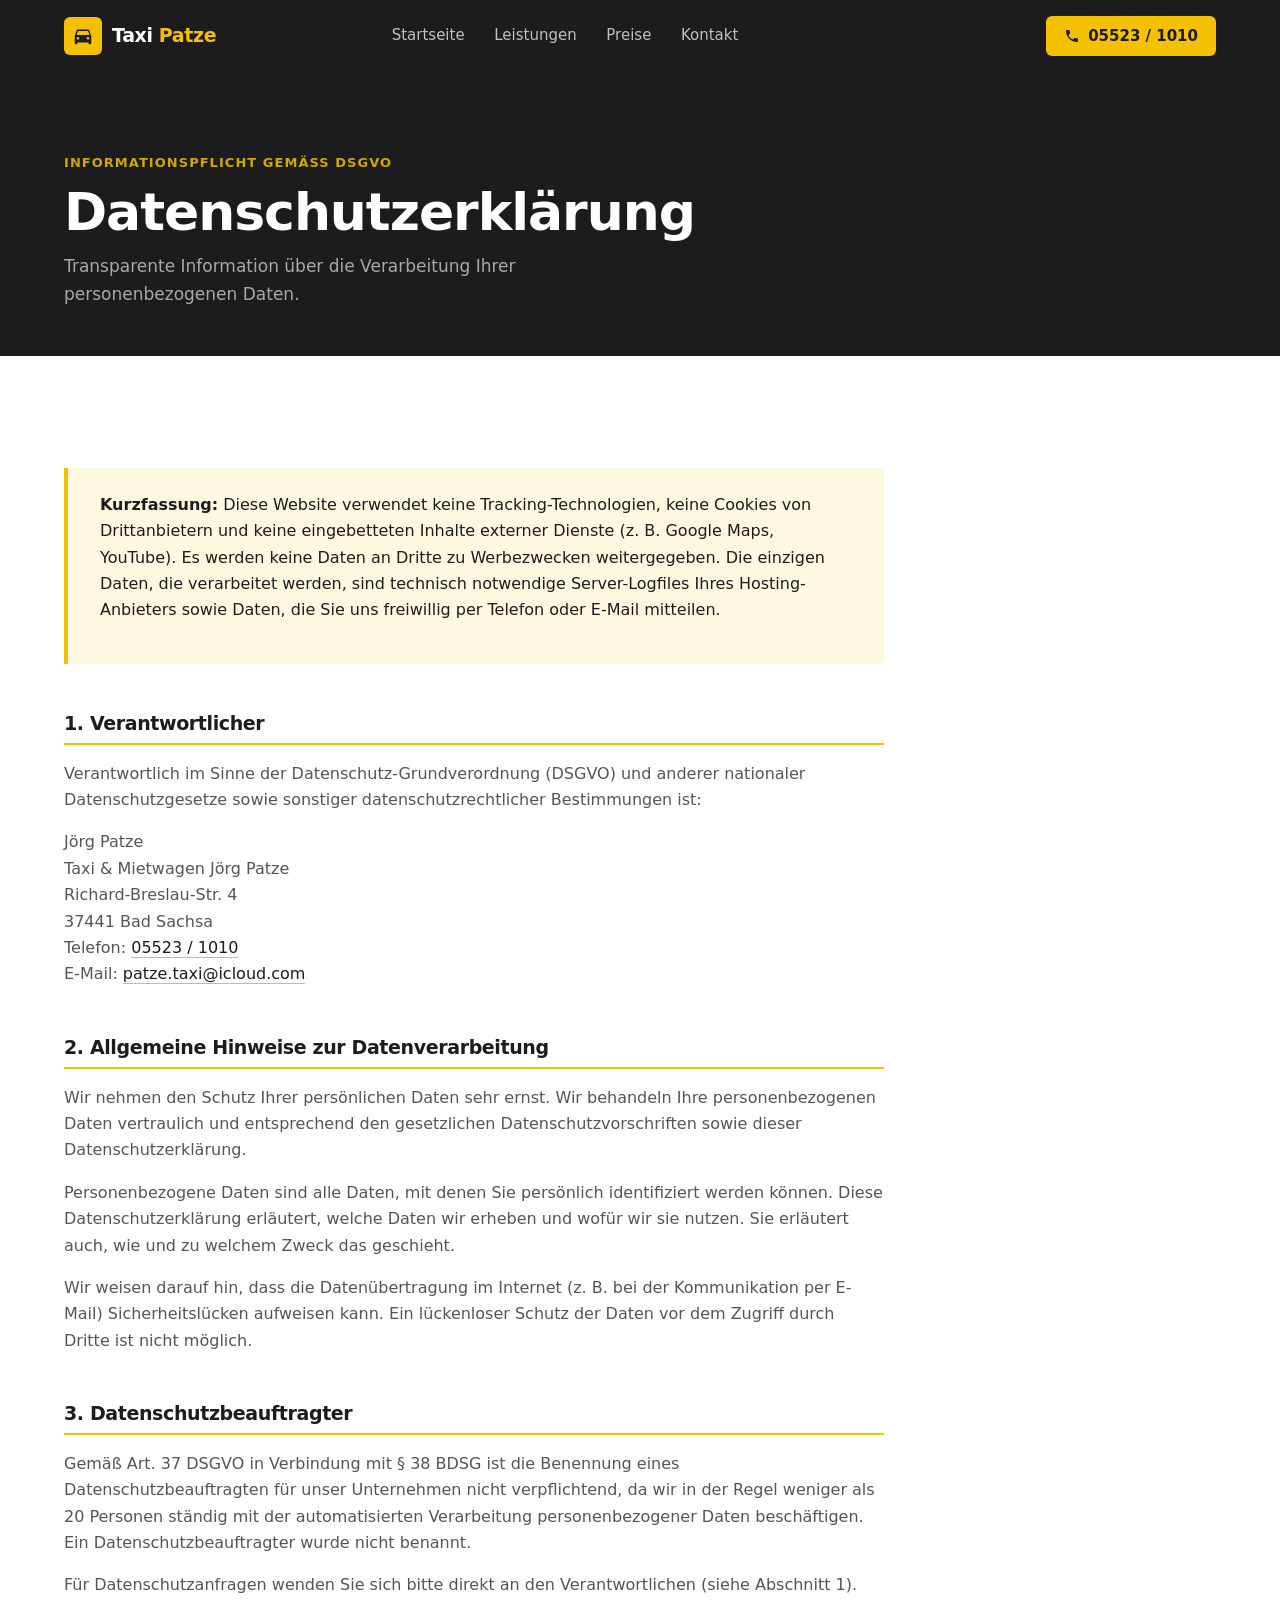
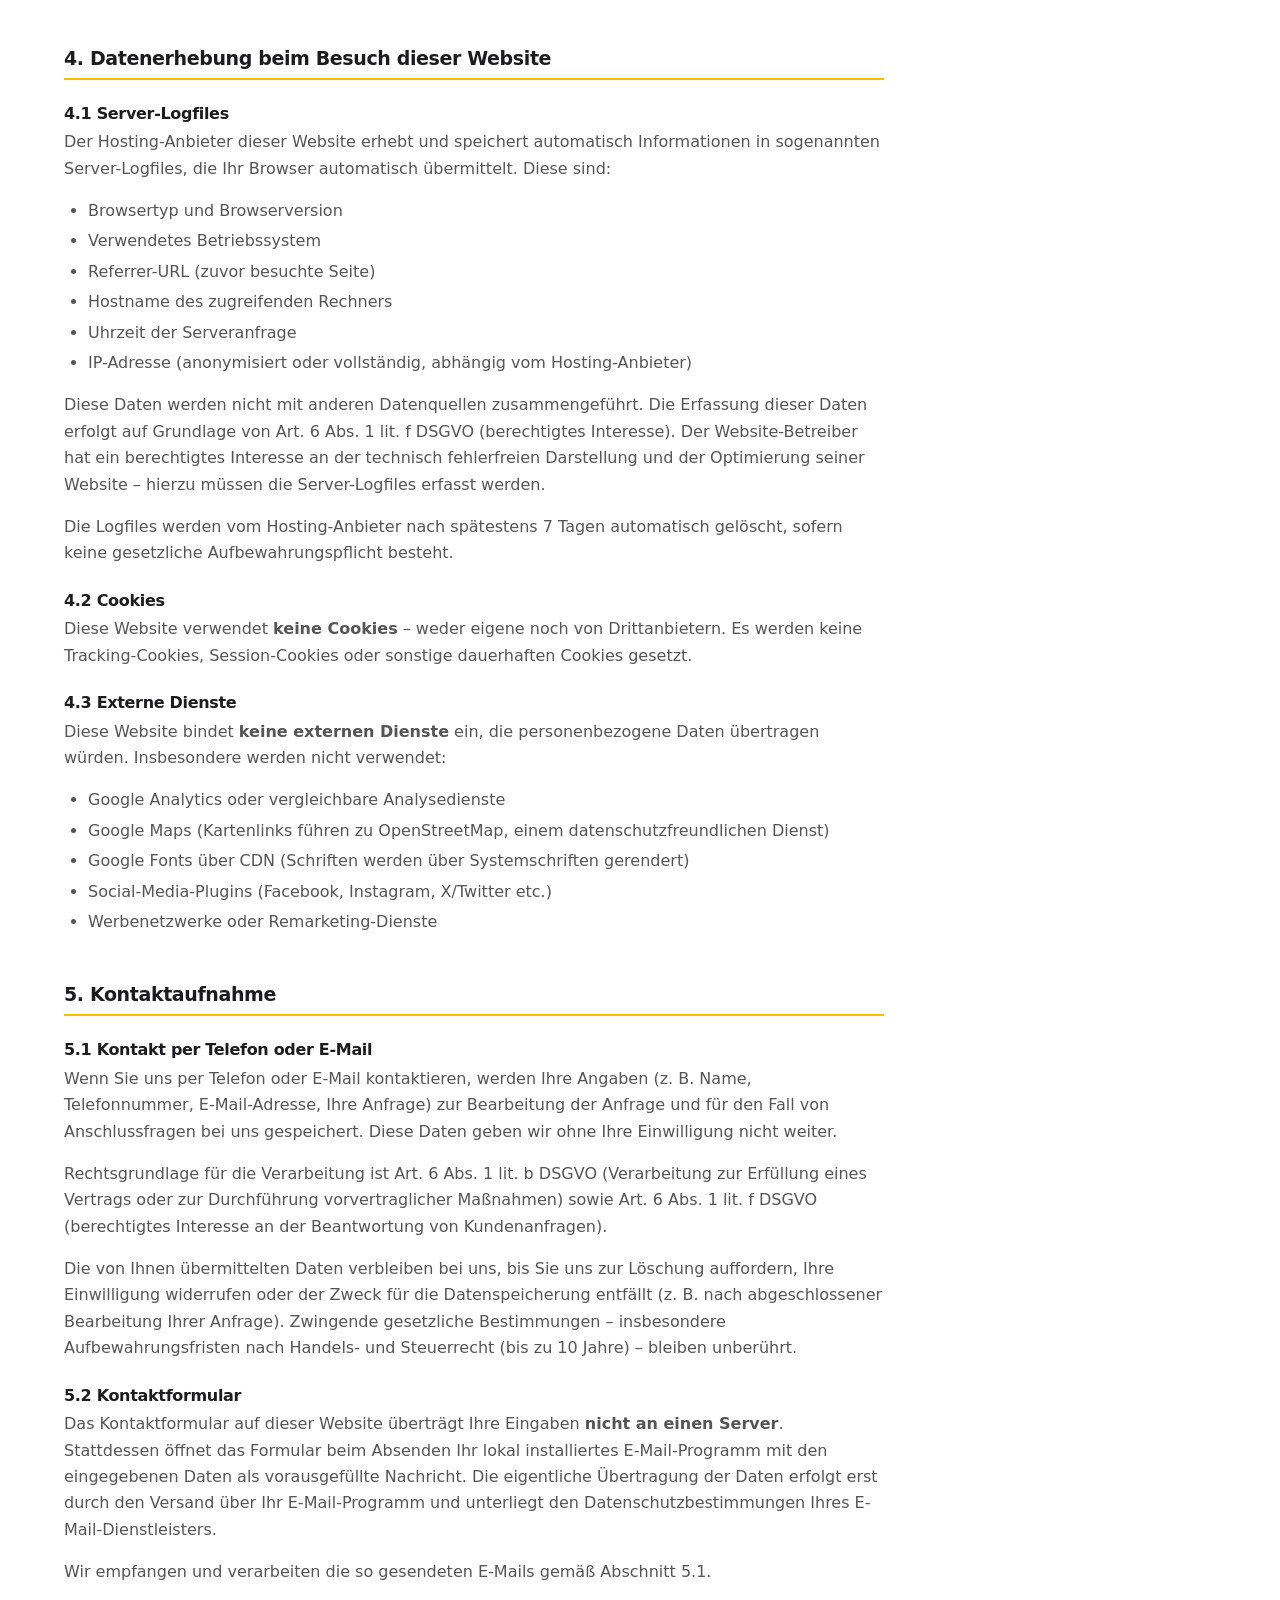
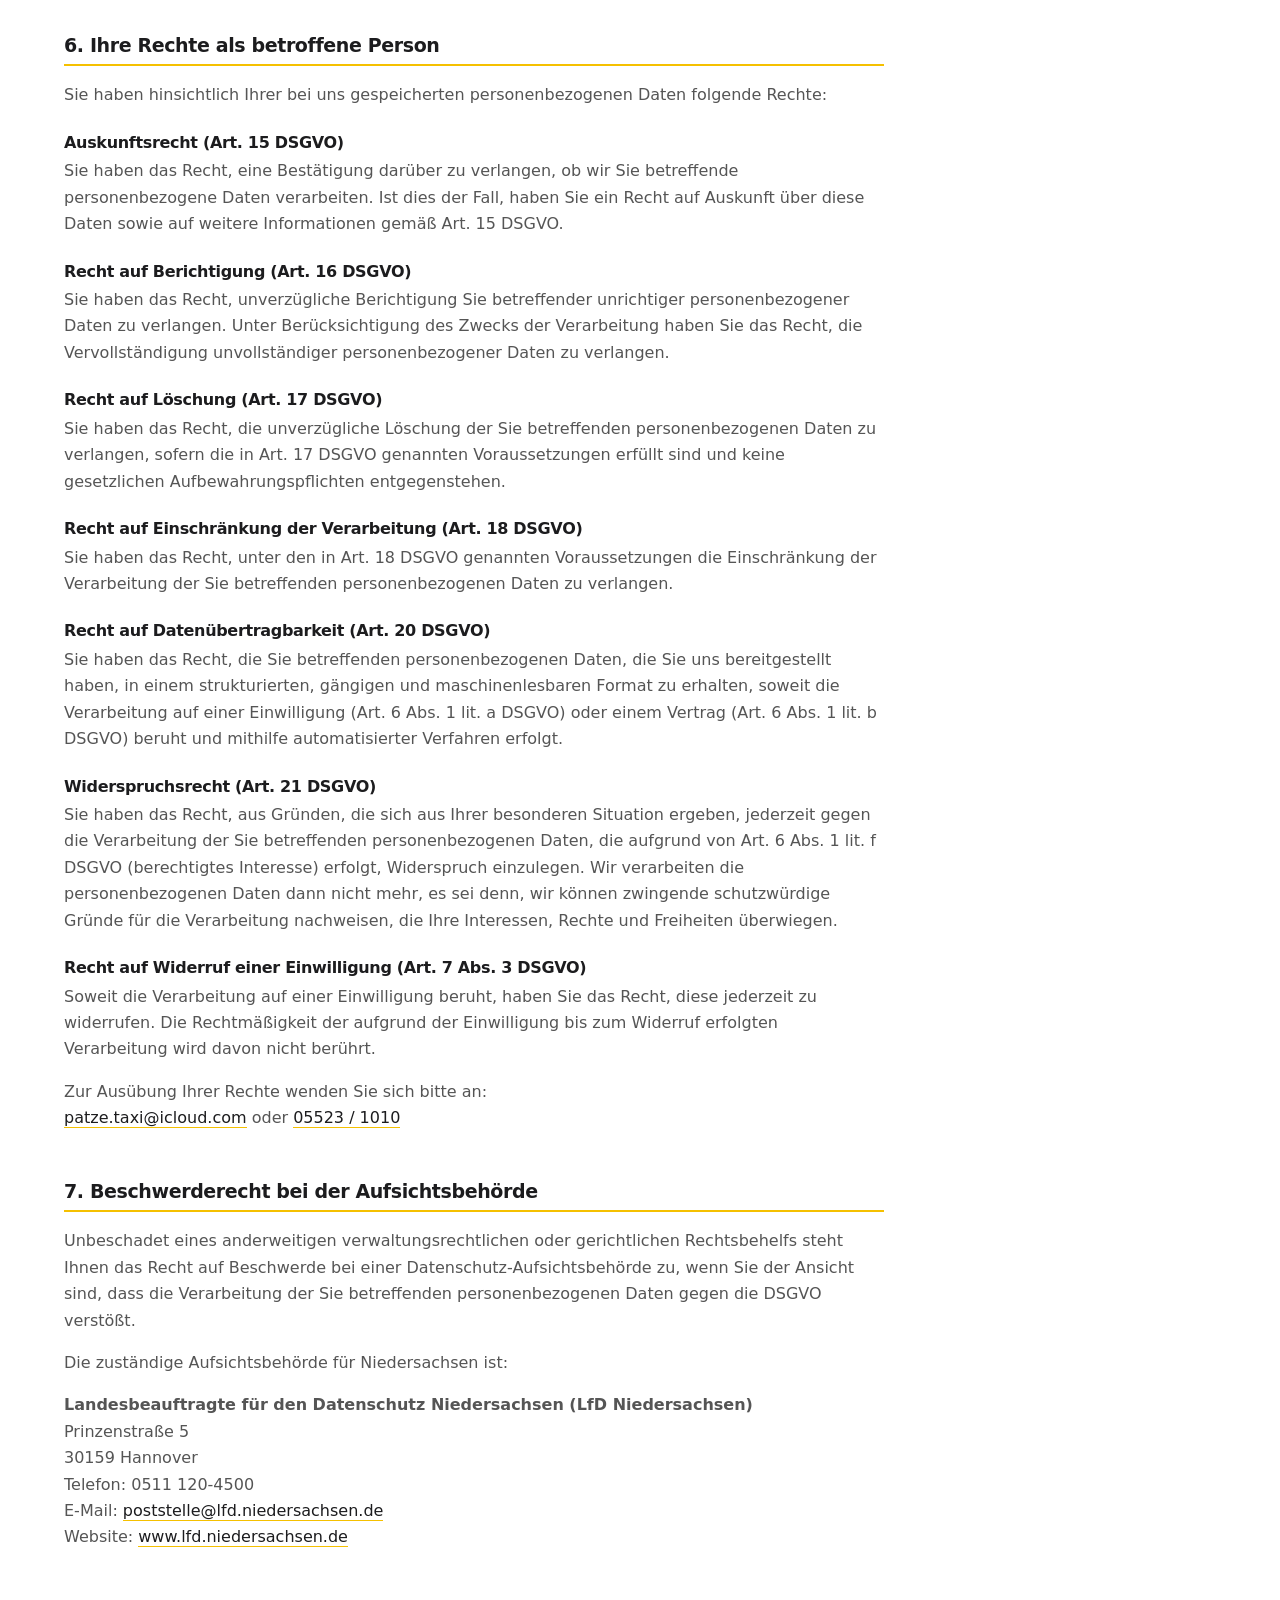
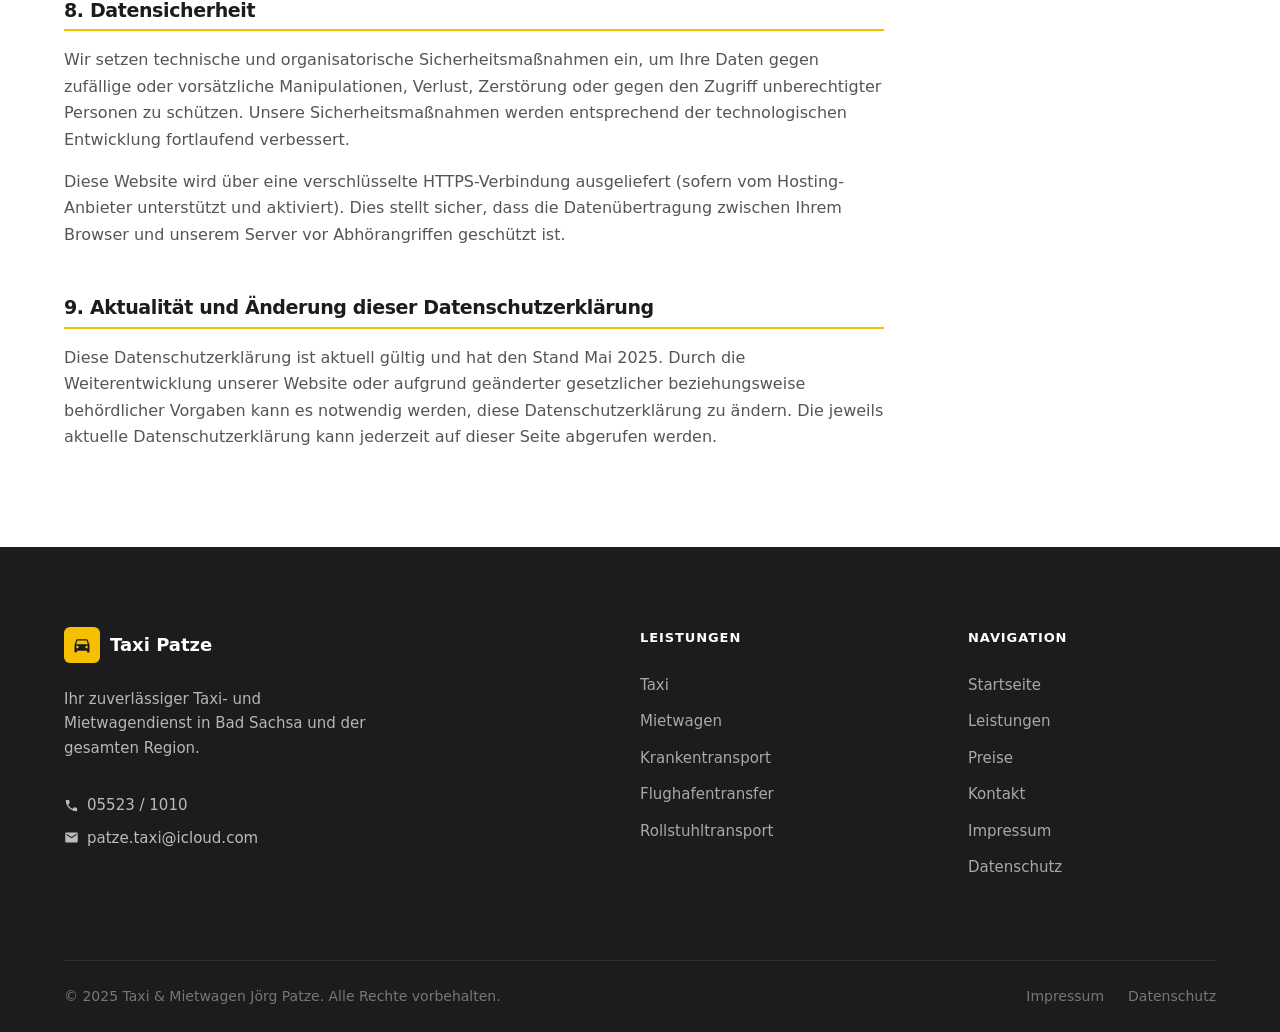
==== datenschutz.html @ c9ecf771 "Initiales Website-Projekt für Taxi & Mietwagen Jörg Patze Neue statische Website mit 6 Seiten: Start" ====
<!DOCTYPE html>
<html lang="de">
<head>
  <meta charset="UTF-8">
  <meta name="viewport" content="width=device-width, initial-scale=1.0">
  <meta name="description" content="Datenschutzerklärung von Taxi & Mietwagen Jörg Patze – Informationen gemäß DSGVO zur Verarbeitung personenbezogener Daten.">
  <meta name="robots" content="noindex, follow">
  <title>Datenschutzerklärung – Taxi Patze Bad Sachsa</title>
  <link rel="stylesheet" href="css/style.css">
</head>
<body>

  <a class="skip-link" href="#main-content">Zum Hauptinhalt springen</a>

  <header>
    <nav class="nav" aria-label="Hauptnavigation">
      <div class="container nav__container">
        <a href="index.html" class="nav__logo" aria-label="Taxi Patze – zur Startseite">
          <span class="nav__logo-icon" aria-hidden="true">
            <svg width="22" height="22" viewBox="0 0 24 24" fill="#1C1C1E" aria-hidden="true">
              <path d="M18.92 6.01C18.72 5.42 18.16 5 17.5 5h-11c-.66 0-1.21.42-1.42 1.01L3 12v8c0 .55.45 1 1 1h1c.55 0 1-.45 1-1v-1h12v1c0 .55.45 1 1 1h1c.55 0 1-.45 1-1v-8l-2.08-5.99zM6.5 16c-.83 0-1.5-.67-1.5-1.5S5.67 13 6.5 13s1.5.67 1.5 1.5S7.33 16 6.5 16zm11 0c-.83 0-1.5-.67-1.5-1.5s.67-1.5 1.5-1.5 1.5.67 1.5 1.5-.67 1.5-1.5 1.5zM5 11l1.5-4.5h11L19 11H5z"/>
            </svg>
          </span>
          <span>Taxi <span class="nav__logo-accent">Patze</span></span>
        </a>
        <button class="nav__toggle" id="nav-toggle" aria-expanded="false" aria-controls="nav-menu" aria-label="Menü öffnen">
          <svg width="24" height="24" viewBox="0 0 24 24" fill="none" stroke="currentColor" stroke-width="2.5" stroke-linecap="round" aria-hidden="true">
            <line x1="3" y1="6"  x2="21" y2="6"/>
            <line x1="3" y1="12" x2="21" y2="12"/>
            <line x1="3" y1="18" x2="21" y2="18"/>
          </svg>
        </button>
        <ul class="nav__menu" id="nav-menu" role="list">
          <li><a class="nav__link" href="index.html">Startseite</a></li>
          <li><a class="nav__link" href="leistungen.html">Leistungen</a></li>
          <li><a class="nav__link" href="preise.html">Preise</a></li>
          <li><a class="nav__link" href="kontakt.html">Kontakt</a></li>
          <li><a class="nav__menu-cta" href="tel:055231010">
            <svg width="16" height="16" viewBox="0 0 24 24" fill="currentColor" aria-hidden="true"><path d="M6.6 10.8c1.4 2.8 3.8 5.1 6.6 6.6l2.2-2.2c.27-.27.67-.36 1.02-.24 1.12.37 2.32.57 3.58.57.55 0 1 .45 1 1V20c0 .55-.45 1-1 1-9.39 0-17-7.61-17-17 0-.55.45-1 1-1h3.5c.55 0 1 .45 1 1 0 1.25.2 2.45.57 3.57.11.35.03.74-.25 1.01L6.6 10.8z"/></svg>
            05523 / 1010
          </a></li>
        </ul>
        <a href="tel:055231010" class="nav__cta" aria-label="Jetzt anrufen: 05523 / 1010">
          <svg width="16" height="16" viewBox="0 0 24 24" fill="currentColor" aria-hidden="true"><path d="M6.6 10.8c1.4 2.8 3.8 5.1 6.6 6.6l2.2-2.2c.27-.27.67-.36 1.02-.24 1.12.37 2.32.57 3.58.57.55 0 1 .45 1 1V20c0 .55-.45 1-1 1-9.39 0-17-7.61-17-17 0-.55.45-1 1-1h3.5c.55 0 1 .45 1 1 0 1.25.2 2.45.57 3.57.11.35.03.74-.25 1.01L6.6 10.8z"/></svg>
          05523 / 1010
        </a>
      </div>
    </nav>
  </header>

  <main id="main-content">

    <div class="page-hero" aria-labelledby="page-title">
      <div class="container">
        <span class="label">Informationspflicht gemäß DSGVO</span>
        <h1 id="page-title" class="page-hero__title">Datenschutzerklärung</h1>
        <p class="page-hero__subtitle">Transparente Information über die Verarbeitung Ihrer personenbezogenen Daten.</p>
      </div>
    </div>

    <section class="section" aria-label="Datenschutzinhalt">
      <div class="container">
        <div class="legal-content">

          <div class="highlight-box">
            <p><strong>Kurzfassung:</strong> Diese Website verwendet keine Tracking-Technologien, keine Cookies von Drittanbietern und keine eingebetteten Inhalte externer Dienste (z. B. Google Maps, YouTube). Es werden keine Daten an Dritte zu Werbezwecken weitergegeben. Die einzigen Daten, die verarbeitet werden, sind technisch notwendige Server-Logfiles Ihres Hosting-Anbieters sowie Daten, die Sie uns freiwillig per Telefon oder E-Mail mitteilen.</p>
          </div>

          <!-- 1. Verantwortlicher -->
          <h2>1. Verantwortlicher</h2>
          <p>
            Verantwortlich im Sinne der Datenschutz-Grundverordnung (DSGVO) und anderer nationaler Datenschutzgesetze sowie sonstiger datenschutzrechtlicher Bestimmungen ist:
          </p>
          <p>
            Jörg Patze<br>
            Taxi &amp; Mietwagen Jörg Patze<br>
            Richard-Breslau-Str. 4<br>
            37441 Bad Sachsa<br>
            Telefon: <a href="tel:055231010">05523 / 1010</a><br>
            E-Mail: <a href="mailto:patze.taxi@icloud.com">patze.taxi@icloud.com</a>
          </p>

          <!-- 2. Allgemeines -->
          <h2>2. Allgemeine Hinweise zur Datenverarbeitung</h2>
          <p>
            Wir nehmen den Schutz Ihrer persönlichen Daten sehr ernst. Wir behandeln Ihre personenbezogenen Daten vertraulich und entsprechend den gesetzlichen Datenschutzvorschriften sowie dieser Datenschutzerklärung.
          </p>
          <p>
            Personenbezogene Daten sind alle Daten, mit denen Sie persönlich identifiziert werden können. Diese Datenschutzerklärung erläutert, welche Daten wir erheben und wofür wir sie nutzen. Sie erläutert auch, wie und zu welchem Zweck das geschieht.
          </p>
          <p>
            Wir weisen darauf hin, dass die Datenübertragung im Internet (z. B. bei der Kommunikation per E-Mail) Sicherheitslücken aufweisen kann. Ein lückenloser Schutz der Daten vor dem Zugriff durch Dritte ist nicht möglich.
          </p>

          <!-- 3. Datenschutzbeauftragter -->
          <h2>3. Datenschutzbeauftragter</h2>
          <p>
            Gemäß Art. 37 DSGVO in Verbindung mit § 38 BDSG ist die Benennung eines Datenschutzbeauftragten für unser Unternehmen nicht verpflichtend, da wir in der Regel weniger als 20 Personen ständig mit der automatisierten Verarbeitung personenbezogener Daten beschäftigen. Ein Datenschutzbeauftragter wurde nicht benannt.
          </p>
          <p>
            Für Datenschutzanfragen wenden Sie sich bitte direkt an den Verantwortlichen (siehe Abschnitt 1).
          </p>

          <!-- 4. Datenerhebung beim Websitebesuch -->
          <h2>4. Datenerhebung beim Besuch dieser Website</h2>

          <h3>4.1 Server-Logfiles</h3>
          <p>
            Der Hosting-Anbieter dieser Website erhebt und speichert automatisch Informationen in sogenannten Server-Logfiles, die Ihr Browser automatisch übermittelt. Diese sind:
          </p>
          <ul>
            <li>Browsertyp und Browserversion</li>
            <li>Verwendetes Betriebssystem</li>
            <li>Referrer-URL (zuvor besuchte Seite)</li>
            <li>Hostname des zugreifenden Rechners</li>
            <li>Uhrzeit der Serveranfrage</li>
            <li>IP-Adresse (anonymisiert oder vollständig, abhängig vom Hosting-Anbieter)</li>
          </ul>
          <p>
            Diese Daten werden nicht mit anderen Datenquellen zusammengeführt. Die Erfassung dieser Daten erfolgt auf Grundlage von Art. 6 Abs. 1 lit. f DSGVO (berechtigtes Interesse). Der Website-Betreiber hat ein berechtigtes Interesse an der technisch fehlerfreien Darstellung und der Optimierung seiner Website – hierzu müssen die Server-Logfiles erfasst werden.
          </p>
          <p>
            Die Logfiles werden vom Hosting-Anbieter nach spätestens 7 Tagen automatisch gelöscht, sofern keine gesetzliche Aufbewahrungspflicht besteht.
          </p>

          <h3>4.2 Cookies</h3>
          <p>
            Diese Website verwendet <strong>keine Cookies</strong> – weder eigene noch von Drittanbietern. Es werden keine Tracking-Cookies, Session-Cookies oder sonstige dauerhaften Cookies gesetzt.
          </p>

          <h3>4.3 Externe Dienste</h3>
          <p>
            Diese Website bindet <strong>keine externen Dienste</strong> ein, die personenbezogene Daten übertragen würden. Insbesondere werden nicht verwendet:
          </p>
          <ul>
            <li>Google Analytics oder vergleichbare Analysedienste</li>
            <li>Google Maps (Kartenlinks führen zu OpenStreetMap, einem datenschutzfreundlichen Dienst)</li>
            <li>Google Fonts über CDN (Schriften werden über Systemschriften gerendert)</li>
            <li>Social-Media-Plugins (Facebook, Instagram, X/Twitter etc.)</li>
            <li>Werbenetzwerke oder Remarketing-Dienste</li>
          </ul>

          <!-- 5. Kontaktaufnahme -->
          <h2>5. Kontaktaufnahme</h2>

          <h3>5.1 Kontakt per Telefon oder E-Mail</h3>
          <p>
            Wenn Sie uns per Telefon oder E-Mail kontaktieren, werden Ihre Angaben (z. B. Name, Telefonnummer, E-Mail-Adresse, Ihre Anfrage) zur Bearbeitung der Anfrage und für den Fall von Anschlussfragen bei uns gespeichert. Diese Daten geben wir ohne Ihre Einwilligung nicht weiter.
          </p>
          <p>
            Rechtsgrundlage für die Verarbeitung ist Art. 6 Abs. 1 lit. b DSGVO (Verarbeitung zur Erfüllung eines Vertrags oder zur Durchführung vorvertraglicher Maßnahmen) sowie Art. 6 Abs. 1 lit. f DSGVO (berechtigtes Interesse an der Beantwortung von Kundenanfragen).
          </p>
          <p>
            Die von Ihnen übermittelten Daten verbleiben bei uns, bis Sie uns zur Löschung auffordern, Ihre Einwilligung widerrufen oder der Zweck für die Datenspeicherung entfällt (z. B. nach abgeschlossener Bearbeitung Ihrer Anfrage). Zwingende gesetzliche Bestimmungen – insbesondere Aufbewahrungsfristen nach Handels- und Steuerrecht (bis zu 10 Jahre) – bleiben unberührt.
          </p>

          <h3>5.2 Kontaktformular</h3>
          <p>
            Das Kontaktformular auf dieser Website überträgt Ihre Eingaben <strong>nicht an einen Server</strong>. Stattdessen öffnet das Formular beim Absenden Ihr lokal installiertes E-Mail-Programm mit den eingegebenen Daten als vorausgefüllte Nachricht. Die eigentliche Übertragung der Daten erfolgt erst durch den Versand über Ihr E-Mail-Programm und unterliegt den Datenschutzbestimmungen Ihres E-Mail-Dienstleisters.
          </p>
          <p>
            Wir empfangen und verarbeiten die so gesendeten E-Mails gemäß Abschnitt 5.1.
          </p>

          <!-- 6. Betroffenenrechte -->
          <h2>6. Ihre Rechte als betroffene Person</h2>
          <p>
            Sie haben hinsichtlich Ihrer bei uns gespeicherten personenbezogenen Daten folgende Rechte:
          </p>

          <h3>Auskunftsrecht (Art. 15 DSGVO)</h3>
          <p>
            Sie haben das Recht, eine Bestätigung darüber zu verlangen, ob wir Sie betreffende personenbezogene Daten verarbeiten. Ist dies der Fall, haben Sie ein Recht auf Auskunft über diese Daten sowie auf weitere Informationen gemäß Art. 15 DSGVO.
          </p>

          <h3>Recht auf Berichtigung (Art. 16 DSGVO)</h3>
          <p>
            Sie haben das Recht, unverzügliche Berichtigung Sie betreffender unrichtiger personenbezogener Daten zu verlangen. Unter Berücksichtigung des Zwecks der Verarbeitung haben Sie das Recht, die Vervollständigung unvollständiger personenbezogener Daten zu verlangen.
          </p>

          <h3>Recht auf Löschung (Art. 17 DSGVO)</h3>
          <p>
            Sie haben das Recht, die unverzügliche Löschung der Sie betreffenden personenbezogenen Daten zu verlangen, sofern die in Art. 17 DSGVO genannten Voraussetzungen erfüllt sind und keine gesetzlichen Aufbewahrungspflichten entgegenstehen.
          </p>

          <h3>Recht auf Einschränkung der Verarbeitung (Art. 18 DSGVO)</h3>
          <p>
            Sie haben das Recht, unter den in Art. 18 DSGVO genannten Voraussetzungen die Einschränkung der Verarbeitung der Sie betreffenden personenbezogenen Daten zu verlangen.
          </p>

          <h3>Recht auf Datenübertragbarkeit (Art. 20 DSGVO)</h3>
          <p>
            Sie haben das Recht, die Sie betreffenden personenbezogenen Daten, die Sie uns bereitgestellt haben, in einem strukturierten, gängigen und maschinenlesbaren Format zu erhalten, soweit die Verarbeitung auf einer Einwilligung (Art. 6 Abs. 1 lit. a DSGVO) oder einem Vertrag (Art. 6 Abs. 1 lit. b DSGVO) beruht und mithilfe automatisierter Verfahren erfolgt.
          </p>

          <h3>Widerspruchsrecht (Art. 21 DSGVO)</h3>
          <p>
            Sie haben das Recht, aus Gründen, die sich aus Ihrer besonderen Situation ergeben, jederzeit gegen die Verarbeitung der Sie betreffenden personenbezogenen Daten, die aufgrund von Art. 6 Abs. 1 lit. f DSGVO (berechtigtes Interesse) erfolgt, Widerspruch einzulegen. Wir verarbeiten die personenbezogenen Daten dann nicht mehr, es sei denn, wir können zwingende schutzwürdige Gründe für die Verarbeitung nachweisen, die Ihre Interessen, Rechte und Freiheiten überwiegen.
          </p>

          <h3>Recht auf Widerruf einer Einwilligung (Art. 7 Abs. 3 DSGVO)</h3>
          <p>
            Soweit die Verarbeitung auf einer Einwilligung beruht, haben Sie das Recht, diese jederzeit zu widerrufen. Die Rechtmäßigkeit der aufgrund der Einwilligung bis zum Widerruf erfolgten Verarbeitung wird davon nicht berührt.
          </p>

          <p>
            Zur Ausübung Ihrer Rechte wenden Sie sich bitte an:<br>
            <a href="mailto:patze.taxi@icloud.com">patze.taxi@icloud.com</a> oder <a href="tel:055231010">05523 / 1010</a>
          </p>

          <!-- 7. Beschwerderecht -->
          <h2>7. Beschwerderecht bei der Aufsichtsbehörde</h2>
          <p>
            Unbeschadet eines anderweitigen verwaltungsrechtlichen oder gerichtlichen Rechtsbehelfs steht Ihnen das Recht auf Beschwerde bei einer Datenschutz-Aufsichtsbehörde zu, wenn Sie der Ansicht sind, dass die Verarbeitung der Sie betreffenden personenbezogenen Daten gegen die DSGVO verstößt.
          </p>
          <p>
            Die zuständige Aufsichtsbehörde für Niedersachsen ist:
          </p>
          <p>
            <strong>Landesbeauftragte für den Datenschutz Niedersachsen (LfD Niedersachsen)</strong><br>
            Prinzenstraße 5<br>
            30159 Hannover<br>
            Telefon: 0511 120-4500<br>
            E-Mail: <a href="mailto:poststelle@lfd.niedersachsen.de">poststelle@lfd.niedersachsen.de</a><br>
            Website: <a href="https://www.lfd.niedersachsen.de" target="_blank" rel="noopener noreferrer">www.lfd.niedersachsen.de</a>
          </p>

          <!-- 8. Datensicherheit -->
          <h2>8. Datensicherheit</h2>
          <p>
            Wir setzen technische und organisatorische Sicherheitsmaßnahmen ein, um Ihre Daten gegen zufällige oder vorsätzliche Manipulationen, Verlust, Zerstörung oder gegen den Zugriff unberechtigter Personen zu schützen. Unsere Sicherheitsmaßnahmen werden entsprechend der technologischen Entwicklung fortlaufend verbessert.
          </p>
          <p>
            Diese Website wird über eine verschlüsselte HTTPS-Verbindung ausgeliefert (sofern vom Hosting-Anbieter unterstützt und aktiviert). Dies stellt sicher, dass die Datenübertragung zwischen Ihrem Browser und unserem Server vor Abhörangriffen geschützt ist.
          </p>

          <!-- 9. Aktualität -->
          <h2>9. Aktualität und Änderung dieser Datenschutzerklärung</h2>
          <p>
            Diese Datenschutzerklärung ist aktuell gültig und hat den Stand Mai 2025. Durch die Weiterentwicklung unserer Website oder aufgrund geänderter gesetzlicher beziehungsweise behördlicher Vorgaben kann es notwendig werden, diese Datenschutzerklärung zu ändern. Die jeweils aktuelle Datenschutzerklärung kann jederzeit auf dieser Seite abgerufen werden.
          </p>

        </div>
      </div>
    </section>

  </main>

  <footer class="footer" aria-label="Seitenfuß">
    <div class="container">
      <div class="footer__grid">
        <div class="footer__brand">
          <div class="footer__logo">
            <span class="footer__logo-icon" aria-hidden="true">
              <svg width="20" height="20" viewBox="0 0 24 24" fill="#1C1C1E" aria-hidden="true"><path d="M18.92 6.01C18.72 5.42 18.16 5 17.5 5h-11c-.66 0-1.21.42-1.42 1.01L3 12v8c0 .55.45 1 1 1h1c.55 0 1-.45 1-1v-1h12v1c0 .55.45 1 1 1h1c.55 0 1-.45 1-1v-8l-2.08-5.99zM6.5 16c-.83 0-1.5-.67-1.5-1.5S5.67 13 6.5 13s1.5.67 1.5 1.5S7.33 16 6.5 16zm11 0c-.83 0-1.5-.67-1.5-1.5s.67-1.5 1.5-1.5 1.5.67 1.5 1.5-.67 1.5-1.5 1.5zM5 11l1.5-4.5h11L19 11H5z"/></svg>
            </span>
            Taxi Patze
          </div>
          <p class="footer__tagline">Ihr zuverlässiger Taxi- und Mietwagendienst in Bad Sachsa und der gesamten Region.</p>
          <div class="footer__contacts">
            <a href="tel:055231010" class="footer__contact-link">
              <svg width="15" height="15" viewBox="0 0 24 24" fill="currentColor" aria-hidden="true"><path d="M6.6 10.8c1.4 2.8 3.8 5.1 6.6 6.6l2.2-2.2c.27-.27.67-.36 1.02-.24 1.12.37 2.32.57 3.58.57.55 0 1 .45 1 1V20c0 .55-.45 1-1 1-9.39 0-17-7.61-17-17 0-.55.45-1 1-1h3.5c.55 0 1 .45 1 1 0 1.25.2 2.45.57 3.57.11.35.03.74-.25 1.01L6.6 10.8z"/></svg>
              05523 / 1010
            </a>
            <a href="mailto:patze.taxi@icloud.com" class="footer__contact-link">
              <svg width="15" height="15" viewBox="0 0 24 24" fill="currentColor" aria-hidden="true"><path d="M20 4H4c-1.1 0-2 .9-2 2v12c0 1.1.9 2 2 2h16c1.1 0 2-.9 2-2V6c0-1.1-.9-2-2-2zm0 4l-8 5-8-5V6l8 5 8-5v2z"/></svg>
              patze.taxi@icloud.com
            </a>
          </div>
        </div>
        <div>
          <p class="footer__col-title">Leistungen</p>
          <ul class="footer__links" role="list">
            <li><a href="leistungen.html#taxi">Taxi</a></li>
            <li><a href="leistungen.html#mietwagen">Mietwagen</a></li>
            <li><a href="leistungen.html#kranken">Krankentransport</a></li>
            <li><a href="leistungen.html#flughafen">Flughafentransfer</a></li>
            <li><a href="leistungen.html#rollstuhl">Rollstuhltransport</a></li>
          </ul>
        </div>
        <div>
          <p class="footer__col-title">Navigation</p>
          <ul class="footer__links" role="list">
            <li><a href="index.html">Startseite</a></li>
            <li><a href="leistungen.html">Leistungen</a></li>
            <li><a href="preise.html">Preise</a></li>
            <li><a href="kontakt.html">Kontakt</a></li>
            <li><a href="impressum.html">Impressum</a></li>
            <li><a href="datenschutz.html">Datenschutz</a></li>
          </ul>
        </div>
      </div>
      <div class="footer__bottom">
        <p>&copy; 2025 Taxi &amp; Mietwagen Jörg Patze. Alle Rechte vorbehalten.</p>
        <nav aria-label="Rechtliche Links">
          <ul class="footer__legal" role="list">
            <li><a href="impressum.html">Impressum</a></li>
            <li><a href="datenschutz.html">Datenschutz</a></li>
          </ul>
        </nav>
      </div>
    </div>
  </footer>

  <script src="js/main.js"></script>
</body>
</html>
---- css/style.css ----
/* ============================================================
   TAXI PATZE – Stylesheet
   WCAG 2.1 AA · BFSG-konform · Keine externen Abhängigkeiten
   ============================================================ */

/* --- Custom Properties --- */
:root {
  --c-yellow:       #F5C000;
  --c-yellow-dark:  #D4A500;
  --c-yellow-bg:    rgba(245, 192, 0, 0.12);
  --c-dark:         #1C1C1E;
  --c-dark-2:       #2C2C2E;
  --c-text:         #1C1C1E;
  --c-text-muted:   #555555;
  --c-bg:           #FFFFFF;
  --c-bg-light:     #F5F5F7;
  --c-border:       #D1D1D6;
  --c-white:        #FFFFFF;
  --c-error:        #C0392B;

  --font: system-ui, -apple-system, BlinkMacSystemFont, 'Segoe UI', Roboto, Arial, sans-serif;

  --max-w:     1200px;
  --sp-xs:     0.5rem;
  --sp-sm:     1rem;
  --sp-md:     1.5rem;
  --sp-lg:     2rem;
  --sp-xl:     3rem;
  --sp-2xl:    5rem;

  --radius-sm: 6px;
  --radius:    12px;

  --shadow:    0 2px 8px rgba(0, 0, 0, 0.08);
  --shadow-lg: 0 8px 28px rgba(0, 0, 0, 0.12);

  --nav-h:     72px;
  --ease:      0.2s ease;
}

/* --- Reset --- */
*, *::before, *::after { box-sizing: border-box; margin: 0; padding: 0; }

html {
  scroll-behavior: smooth;
  font-size: 16px;
}

body {
  font-family: var(--font);
  color: var(--c-text);
  background: var(--c-bg);
  line-height: 1.65;
  -webkit-font-smoothing: antialiased;
}

img { max-width: 100%; height: auto; display: block; }
a   { color: inherit; text-decoration: none; }
ul  { list-style: none; }

/* --- Barrierefreiheit (BFSG / WCAG 2.1 AA) --- */
.skip-link {
  position: absolute;
  top: -200%;
  left: 1rem;
  background: var(--c-yellow);
  color: var(--c-dark);
  font-weight: 700;
  padding: 0.5rem 1.25rem;
  border-radius: 0 0 var(--radius-sm) var(--radius-sm);
  z-index: 9999;
  transition: top var(--ease);
  text-decoration: underline;
}
.skip-link:focus { top: 0; }

:focus-visible {
  outline: 3px solid var(--c-yellow);
  outline-offset: 3px;
  border-radius: 2px;
}

/* --- Typografie --- */
h1, h2, h3, h4, h5, h6 {
  font-weight: 700;
  line-height: 1.2;
  letter-spacing: -0.02em;
}
h1 { font-size: clamp(2rem,    5vw, 3.25rem); }
h2 { font-size: clamp(1.5rem,  3vw, 2.125rem); }
h3 { font-size: clamp(1.1rem,  2vw, 1.375rem); }
h4 { font-size: 1.0625rem; }

p { max-width: 65ch; }

.lead {
  font-size: 1.0625rem;
  color: var(--c-text-muted);
  max-width: 58ch;
}

.label {
  display: block;
  font-size: 0.8125rem;
  font-weight: 700;
  letter-spacing: 0.08em;
  text-transform: uppercase;
  color: var(--c-yellow-dark);
  margin-bottom: 0.5rem;
}

.section-header {
  text-align: center;
  max-width: 620px;
  margin: 0 auto var(--sp-xl);
}
.section-header .lead { margin: 0.75rem auto 0; }

/* --- Layout --- */
.container {
  max-width: var(--max-w);
  margin: 0 auto;
  padding: 0 var(--sp-md);
}

.section        { padding: var(--sp-2xl) 0; }
.section--light { background: var(--c-bg-light); }
.section--dark  { background: var(--c-dark); color: var(--c-white); }

/* --- Navigation --- */
.nav {
  position: sticky;
  top: 0;
  z-index: 200;
  background: var(--c-dark);
  height: var(--nav-h);
  display: flex;
  align-items: center;
}

.nav__container {
  display: flex;
  align-items: center;
  justify-content: space-between;
  gap: var(--sp-lg);
  width: 100%;
}

.nav__logo {
  display: flex;
  align-items: center;
  gap: 0.625rem;
  font-weight: 800;
  font-size: 1.1875rem;
  color: var(--c-white);
  letter-spacing: -0.02em;
  flex-shrink: 0;
}
.nav__logo-icon {
  width: 38px;
  height: 38px;
  background: var(--c-yellow);
  border-radius: var(--radius-sm);
  display: flex;
  align-items: center;
  justify-content: center;
}
.nav__logo-accent { color: var(--c-yellow); }

.nav__menu {
  display: flex;
  align-items: center;
  gap: 0.25rem;
}

.nav__link {
  color: rgba(255, 255, 255, 0.72);
  font-size: 0.9375rem;
  font-weight: 500;
  padding: 0.4rem 0.8rem;
  border-radius: var(--radius-sm);
  transition: color var(--ease), background var(--ease);
}
.nav__link:hover,
.nav__link[aria-current="page"] {
  color: var(--c-white);
  background: rgba(255, 255, 255, 0.09);
}

.nav__cta {
  display: inline-flex;
  align-items: center;
  gap: 0.5rem;
  background: var(--c-yellow);
  color: var(--c-dark);
  font-weight: 700;
  font-size: 0.9375rem;
  padding: 0.5rem 1.125rem;
  border-radius: var(--radius-sm);
  flex-shrink: 0;
  transition: background var(--ease), transform var(--ease);
}
.nav__cta:hover { background: var(--c-yellow-dark); transform: translateY(-1px); }

.nav__toggle {
  display: none;
  background: none;
  border: none;
  color: var(--c-white);
  cursor: pointer;
  padding: 0.5rem;
  border-radius: var(--radius-sm);
  line-height: 0;
}

@media (max-width: 768px) {
  .nav__toggle { display: flex; align-items: center; }
  .nav__cta    { display: none; }

  .nav__menu {
    display: none;
    position: absolute;
    top: var(--nav-h);
    left: 0; right: 0;
    background: var(--c-dark-2);
    flex-direction: column;
    align-items: stretch;
    padding: var(--sp-sm) var(--sp-md) var(--sp-md);
    gap: 0.25rem;
    border-top: 1px solid rgba(255,255,255,0.07);
    box-shadow: var(--shadow-lg);
  }
  .nav__menu.is-open { display: flex; }

  .nav__link { padding: 0.75rem 1rem; }

  .nav__menu-cta {
    display: flex;
    align-items: center;
    justify-content: center;
    gap: 0.5rem;
    background: var(--c-yellow);
    color: var(--c-dark);
    font-weight: 700;
    font-size: 1rem;
    padding: 0.875rem;
    border-radius: var(--radius-sm);
    margin-top: 0.5rem;
  }
}

/* --- Buttons --- */
.btn {
  display: inline-flex;
  align-items: center;
  justify-content: center;
  gap: 0.5rem;
  font-family: var(--font);
  font-weight: 700;
  font-size: 1rem;
  line-height: 1;
  padding: 0.875rem 1.875rem;
  border-radius: var(--radius-sm);
  border: 2px solid transparent;
  cursor: pointer;
  white-space: nowrap;
  transition: background var(--ease), color var(--ease), border-color var(--ease),
              transform var(--ease), box-shadow var(--ease);
}
.btn:hover { transform: translateY(-2px); box-shadow: var(--shadow); }

.btn--primary  { background: var(--c-yellow); color: var(--c-dark); }
.btn--primary:hover  { background: var(--c-yellow-dark); }

.btn--dark  { background: var(--c-dark); color: var(--c-white); }
.btn--dark:hover  { background: var(--c-dark-2); }

.btn--outline-white {
  background: transparent;
  color: var(--c-white);
  border-color: rgba(255, 255, 255, 0.45);
}
.btn--outline-white:hover {
  background: rgba(255, 255, 255, 0.09);
  border-color: rgba(255, 255, 255, 0.75);
}

.btn--lg { font-size: 1.0625rem; padding: 1rem 2.125rem; }

/* --- Hero (Startseite) --- */
.hero {
  background: var(--c-dark);
  color: var(--c-white);
  padding: var(--sp-2xl) 0;
  min-height: calc(100svh - var(--nav-h));
  display: flex;
  align-items: center;
  position: relative;
  overflow: hidden;
}
.hero::after {
  content: '';
  position: absolute;
  inset: 0;
  background: radial-gradient(ellipse 60% 80% at 80% 50%, rgba(245,192,0,0.07) 0%, transparent 70%);
  pointer-events: none;
}

.hero__inner { max-width: 680px; position: relative; z-index: 1; }

.hero__badge {
  display: inline-flex;
  align-items: center;
  gap: 0.5rem;
  background: rgba(245, 192, 0, 0.14);
  border: 1px solid rgba(245, 192, 0, 0.32);
  color: var(--c-yellow);
  font-size: 0.875rem;
  font-weight: 600;
  padding: 0.375rem 0.875rem;
  border-radius: 100px;
  margin-bottom: var(--sp-md);
}

.hero__title {
  color: var(--c-white);
  margin-bottom: var(--sp-md);
}
.hero__title-accent { color: var(--c-yellow); }

.hero__subtitle {
  font-size: 1.0625rem;
  color: rgba(255, 255, 255, 0.68);
  margin-bottom: var(--sp-xl);
  max-width: 52ch;
}

.hero__actions {
  display: flex;
  flex-wrap: wrap;
  gap: var(--sp-sm);
  align-items: center;
}

.hero__stats {
  display: flex;
  flex-wrap: wrap;
  gap: var(--sp-xl);
  margin-top: var(--sp-2xl);
  padding-top: var(--sp-xl);
  border-top: 1px solid rgba(255, 255, 255, 0.1);
}
.hero__stat-value {
  font-size: 1.75rem;
  font-weight: 800;
  color: var(--c-yellow);
  display: block;
  line-height: 1;
}
.hero__stat-label {
  font-size: 0.875rem;
  color: rgba(255, 255, 255, 0.6);
  margin-top: 0.25rem;
}

/* --- Page Hero (Unterseiten) --- */
.page-hero {
  background: var(--c-dark);
  color: var(--c-white);
  padding: var(--sp-2xl) 0 var(--sp-xl);
}
.page-hero__title   { color: var(--c-white); margin-bottom: var(--sp-xs); }
.page-hero__subtitle {
  color: rgba(255, 255, 255, 0.62);
  font-size: 1.0625rem;
  max-width: 55ch;
  margin-top: 0.5rem;
}

/* --- Service Cards --- */
.services-grid {
  display: grid;
  grid-template-columns: repeat(auto-fill, minmax(290px, 1fr));
  gap: var(--sp-md);
}

.service-card {
  background: var(--c-white);
  border: 1px solid var(--c-border);
  border-radius: var(--radius);
  padding: var(--sp-lg);
  transition: box-shadow var(--ease), transform var(--ease), border-color var(--ease);
}
.service-card:hover {
  box-shadow: var(--shadow-lg);
  transform: translateY(-4px);
  border-color: var(--c-yellow);
}
.service-card__icon {
  width: 54px;
  height: 54px;
  background: var(--c-yellow-bg);
  border-radius: var(--radius-sm);
  display: flex;
  align-items: center;
  justify-content: center;
  font-size: 1.5rem;
  margin-bottom: var(--sp-md);
}
.service-card__title { font-size: 1.0625rem; margin-bottom: 0.5rem; }
.service-card__text  { color: var(--c-text-muted); font-size: 0.9375rem; max-width: none; }

/* --- Features (Warum wir) --- */
.features-grid {
  display: grid;
  grid-template-columns: repeat(auto-fill, minmax(250px, 1fr));
  gap: var(--sp-lg);
}

.feature {
  display: flex;
  gap: var(--sp-md);
  align-items: flex-start;
}
.feature__icon {
  width: 46px;
  height: 46px;
  background: var(--c-yellow-bg);
  border-radius: var(--radius-sm);
  display: flex;
  align-items: center;
  justify-content: center;
  font-size: 1.25rem;
  flex-shrink: 0;
}
.feature__title { font-size: 1rem; margin-bottom: 0.25rem; }
.feature__text  { font-size: 0.9rem; color: var(--c-text-muted); max-width: none; }

/* --- CTA-Streifen --- */
.cta-strip {
  background: var(--c-yellow);
  padding: var(--sp-xl) 0;
}
.cta-strip__inner {
  display: flex;
  align-items: center;
  justify-content: space-between;
  gap: var(--sp-lg);
  flex-wrap: wrap;
}
.cta-strip__title    { color: var(--c-dark); font-size: clamp(1.25rem, 3vw, 1.625rem); }
.cta-strip__subtitle { color: rgba(28, 28, 30, 0.65); margin-top: 0.25rem; max-width: none; }
.cta-strip__phone {
  display: inline-flex;
  align-items: center;
  gap: 0.75rem;
  background: var(--c-dark);
  color: var(--c-white);
  font-size: 1.375rem;
  font-weight: 800;
  padding: 0.875rem 1.875rem;
  border-radius: var(--radius);
  letter-spacing: -0.02em;
  transition: background var(--ease);
  white-space: nowrap;
}
.cta-strip__phone:hover { background: var(--c-dark-2); }

/* --- Leistungen Detail --- */
.leistung {
  display: grid;
  grid-template-columns: 72px 1fr;
  gap: var(--sp-lg);
  padding: var(--sp-xl) 0;
  border-bottom: 1px solid var(--c-border);
}
.leistung:last-child { border-bottom: none; }

.leistung__icon {
  width: 72px;
  height: 72px;
  background: var(--c-yellow-bg);
  border-radius: var(--radius);
  display: flex;
  align-items: center;
  justify-content: center;
  font-size: 1.875rem;
  flex-shrink: 0;
}
.leistung__title { margin-bottom: 0.5rem; }
.leistung__text  { color: var(--c-text-muted); max-width: none; }
.leistung__text  + .leistung__text { margin-top: 0.75rem; }

/* --- Preise --- */
.price-note {
  background: rgba(245, 192, 0, 0.1);
  border-left: 4px solid var(--c-yellow);
  padding: var(--sp-md) var(--sp-lg);
  border-radius: 0 var(--radius-sm) var(--radius-sm) 0;
  margin-bottom: var(--sp-xl);
}
.price-note p { max-width: none; color: var(--c-text-muted); }
.price-note p + p { margin-top: 0.5rem; }

.price-table {
  width: 100%;
  border-collapse: collapse;
  font-size: 0.9375rem;
  margin-bottom: var(--sp-xl);
}
.price-table caption {
  text-align: left;
  font-weight: 700;
  font-size: 1rem;
  padding: 0 0 0.75rem;
  color: var(--c-text);
}
.price-table th {
  text-align: left;
  padding: 0.75rem 1rem;
  background: var(--c-dark);
  color: var(--c-white);
  font-weight: 600;
  white-space: nowrap;
}
.price-table th:first-child { border-radius: var(--radius-sm) 0 0 0; }
.price-table th:last-child  { border-radius: 0 var(--radius-sm) 0 0; }
.price-table td {
  padding: 0.75rem 1rem;
  border-bottom: 1px solid var(--c-border);
  vertical-align: top;
}
.price-table tr:nth-child(even) td { background: var(--c-bg-light); }

/* --- Kontakt --- */
.contact-grid {
  display: grid;
  grid-template-columns: 1fr 1.2fr;
  gap: var(--sp-2xl);
  align-items: start;
}

.contact-info__item {
  display: flex;
  gap: var(--sp-md);
  align-items: flex-start;
  padding: var(--sp-md) 0;
  border-bottom: 1px solid var(--c-border);
}
.contact-info__item:first-child { padding-top: 0; }
.contact-info__icon {
  width: 44px;
  height: 44px;
  background: var(--c-yellow-bg);
  border-radius: var(--radius-sm);
  display: flex;
  align-items: center;
  justify-content: center;
  font-size: 1.125rem;
  flex-shrink: 0;
}
.contact-info__label {
  font-size: 0.75rem;
  font-weight: 700;
  text-transform: uppercase;
  letter-spacing: 0.07em;
  color: var(--c-text-muted);
  margin-bottom: 0.25rem;
}
.contact-info__value      { font-size: 1rem; font-weight: 500; }
.contact-info__value a    { border-bottom: 1px solid var(--c-yellow); transition: color var(--ease); }
.contact-info__value a:hover { color: var(--c-yellow-dark); }

/* Karte */
.map-link-box {
  background: var(--c-bg-light);
  border: 2px dashed var(--c-border);
  border-radius: var(--radius);
  padding: var(--sp-xl) var(--sp-lg);
  text-align: center;
  margin-top: var(--sp-xl);
}
.map-link-box p { margin: 0 auto var(--sp-sm); color: var(--c-text-muted); }

/* Kontaktformular */
.form-group   { margin-bottom: var(--sp-md); }
.form-label   {
  display: block;
  font-size: 0.875rem;
  font-weight: 600;
  margin-bottom: 0.4rem;
}
.form-label--req::after { content: ' *'; color: var(--c-error); }

.form-control {
  width: 100%;
  font-family: var(--font);
  font-size: 1rem;
  padding: 0.75rem 1rem;
  border: 2px solid var(--c-border);
  border-radius: var(--radius-sm);
  background: var(--c-white);
  color: var(--c-text);
  transition: border-color var(--ease), box-shadow var(--ease);
}
.form-control:focus {
  outline: none;
  border-color: var(--c-yellow);
  box-shadow: 0 0 0 3px rgba(245, 192, 0, 0.18);
}
textarea.form-control { resize: vertical; min-height: 130px; }

.form-row { display: grid; grid-template-columns: 1fr 1fr; gap: var(--sp-md); }

.form-privacy {
  font-size: 0.875rem;
  color: var(--c-text-muted);
  margin-bottom: var(--sp-md);
}
.form-privacy a { border-bottom: 1px solid var(--c-yellow); color: var(--c-dark); }
.form-privacy a:hover { color: var(--c-yellow-dark); }

.form-required-hint {
  font-size: 0.8125rem;
  color: var(--c-text-muted);
  margin-bottom: var(--sp-lg);
}

/* --- Footer --- */
.footer {
  background: var(--c-dark);
  color: rgba(255, 255, 255, 0.68);
  padding-top: var(--sp-2xl);
}

.footer__grid {
  display: grid;
  grid-template-columns: 2fr 1fr 1fr;
  gap: var(--sp-2xl);
  padding-bottom: var(--sp-2xl);
  border-bottom: 1px solid rgba(255, 255, 255, 0.08);
}

.footer__logo {
  display: flex;
  align-items: center;
  gap: 0.625rem;
  font-weight: 800;
  font-size: 1.125rem;
  color: var(--c-white);
  margin-bottom: var(--sp-md);
}
.footer__logo-icon {
  width: 36px;
  height: 36px;
  background: var(--c-yellow);
  border-radius: var(--radius-sm);
  display: flex;
  align-items: center;
  justify-content: center;
}

.footer__tagline {
  font-size: 0.9375rem;
  line-height: 1.65;
  max-width: 34ch;
  margin-bottom: var(--sp-lg);
}

.footer__contacts { display: flex; flex-direction: column; gap: 0.5rem; }
.footer__contact-link {
  display: inline-flex;
  align-items: center;
  gap: 0.5rem;
  font-size: 0.9375rem;
  color: rgba(255, 255, 255, 0.7);
  transition: color var(--ease);
}
.footer__contact-link:hover { color: var(--c-yellow); }

.footer__col-title {
  font-size: 0.8125rem;
  font-weight: 700;
  text-transform: uppercase;
  letter-spacing: 0.07em;
  color: var(--c-white);
  margin-bottom: var(--sp-md);
}

.footer__links { display: flex; flex-direction: column; gap: 0.625rem; }
.footer__links a {
  font-size: 0.9375rem;
  color: rgba(255, 255, 255, 0.62);
  transition: color var(--ease);
}
.footer__links a:hover { color: var(--c-yellow); }

.footer__bottom {
  display: flex;
  justify-content: space-between;
  align-items: center;
  flex-wrap: wrap;
  gap: var(--sp-sm);
  padding: var(--sp-md) 0;
  font-size: 0.875rem;
  color: rgba(255, 255, 255, 0.4);
}
.footer__legal {
  display: flex;
  gap: var(--sp-md);
}
.footer__legal a {
  color: rgba(255, 255, 255, 0.4);
  transition: color var(--ease);
}
.footer__legal a:hover { color: var(--c-yellow); }

/* --- Rechtliche Seiten --- */
.legal-content { max-width: 820px; }

.legal-content h2 {
  font-size: 1.1875rem;
  margin-top: var(--sp-xl);
  margin-bottom: var(--sp-sm);
  padding-bottom: 0.5rem;
  border-bottom: 2px solid var(--c-yellow);
}
.legal-content h3 { font-size: 1rem; margin-top: var(--sp-md); margin-bottom: 0.4rem; }
.legal-content p  { margin-bottom: var(--sp-sm); color: var(--c-text-muted); max-width: none; }
.legal-content ul {
  list-style: disc;
  padding-left: 1.5rem;
  margin-bottom: var(--sp-sm);
}
.legal-content ul li { color: var(--c-text-muted); margin-bottom: 0.25rem; }
.legal-content a {
  color: var(--c-dark);
  border-bottom: 1px solid var(--c-yellow);
}
.legal-content a:hover { color: var(--c-yellow-dark); }
.legal-content .highlight-box {
  background: var(--c-yellow-bg);
  border-left: 4px solid var(--c-yellow);
  padding: var(--sp-md) var(--sp-lg);
  border-radius: 0 var(--radius-sm) var(--radius-sm) 0;
  margin: var(--sp-lg) 0;
}
.legal-content .highlight-box p { color: var(--c-text); }

/* --- Responsive --- */
@media (max-width: 960px) {
  .contact-grid    { grid-template-columns: 1fr; }
  .footer__grid    { grid-template-columns: 1fr 1fr; }
  .footer__brand   { grid-column: 1 / -1; }
}

@media (max-width: 640px) {
  :root { --sp-2xl: 3.5rem; --sp-xl: 2rem; }

  .hero__stats    { gap: var(--sp-lg); }
  .form-row       { grid-template-columns: 1fr; }
  .leistung       { grid-template-columns: 1fr; }
  .leistung__icon { width: 56px; height: 56px; font-size: 1.5rem; }

  .cta-strip__inner  { flex-direction: column; text-align: center; }
  .cta-strip__phone  { width: 100%; justify-content: center; font-size: 1.25rem; }

  .footer__grid   { grid-template-columns: 1fr; }
  .footer__bottom { flex-direction: column; text-align: center; }
}

/* --- Druckansicht --- */
@media print {
  .nav, .footer, .skip-link, .btn, .cta-strip, .nav__toggle {
    display: none !important;
  }
  body { color: #000; background: #fff; }
  .hero, .page-hero { background: #f5f5f5; color: #000; min-height: auto; padding: 2rem 0; }
  .hero__title, .page-hero__title, .hero__subtitle, .page-hero__subtitle { color: #000; }
  a[href^="http"]::after { content: " (" attr(href) ")"; font-size: 0.8em; color: #555; }
}
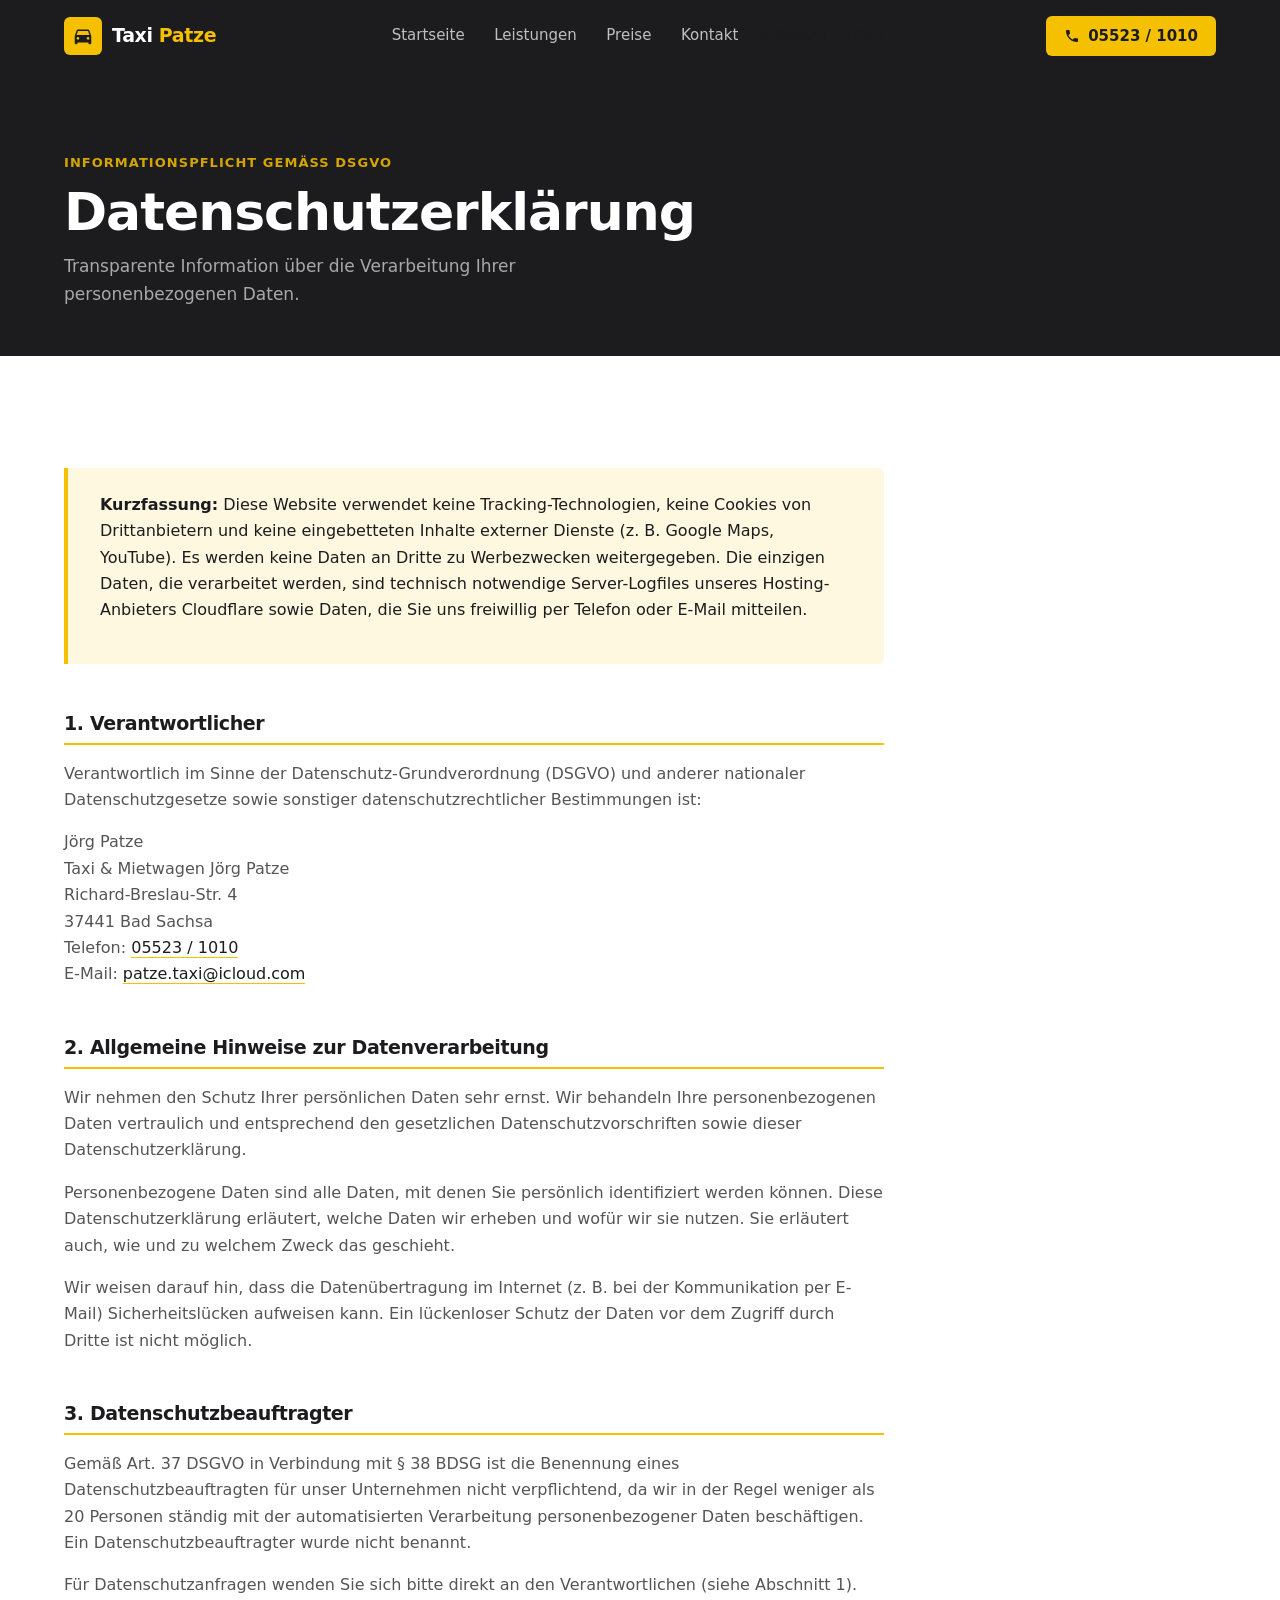
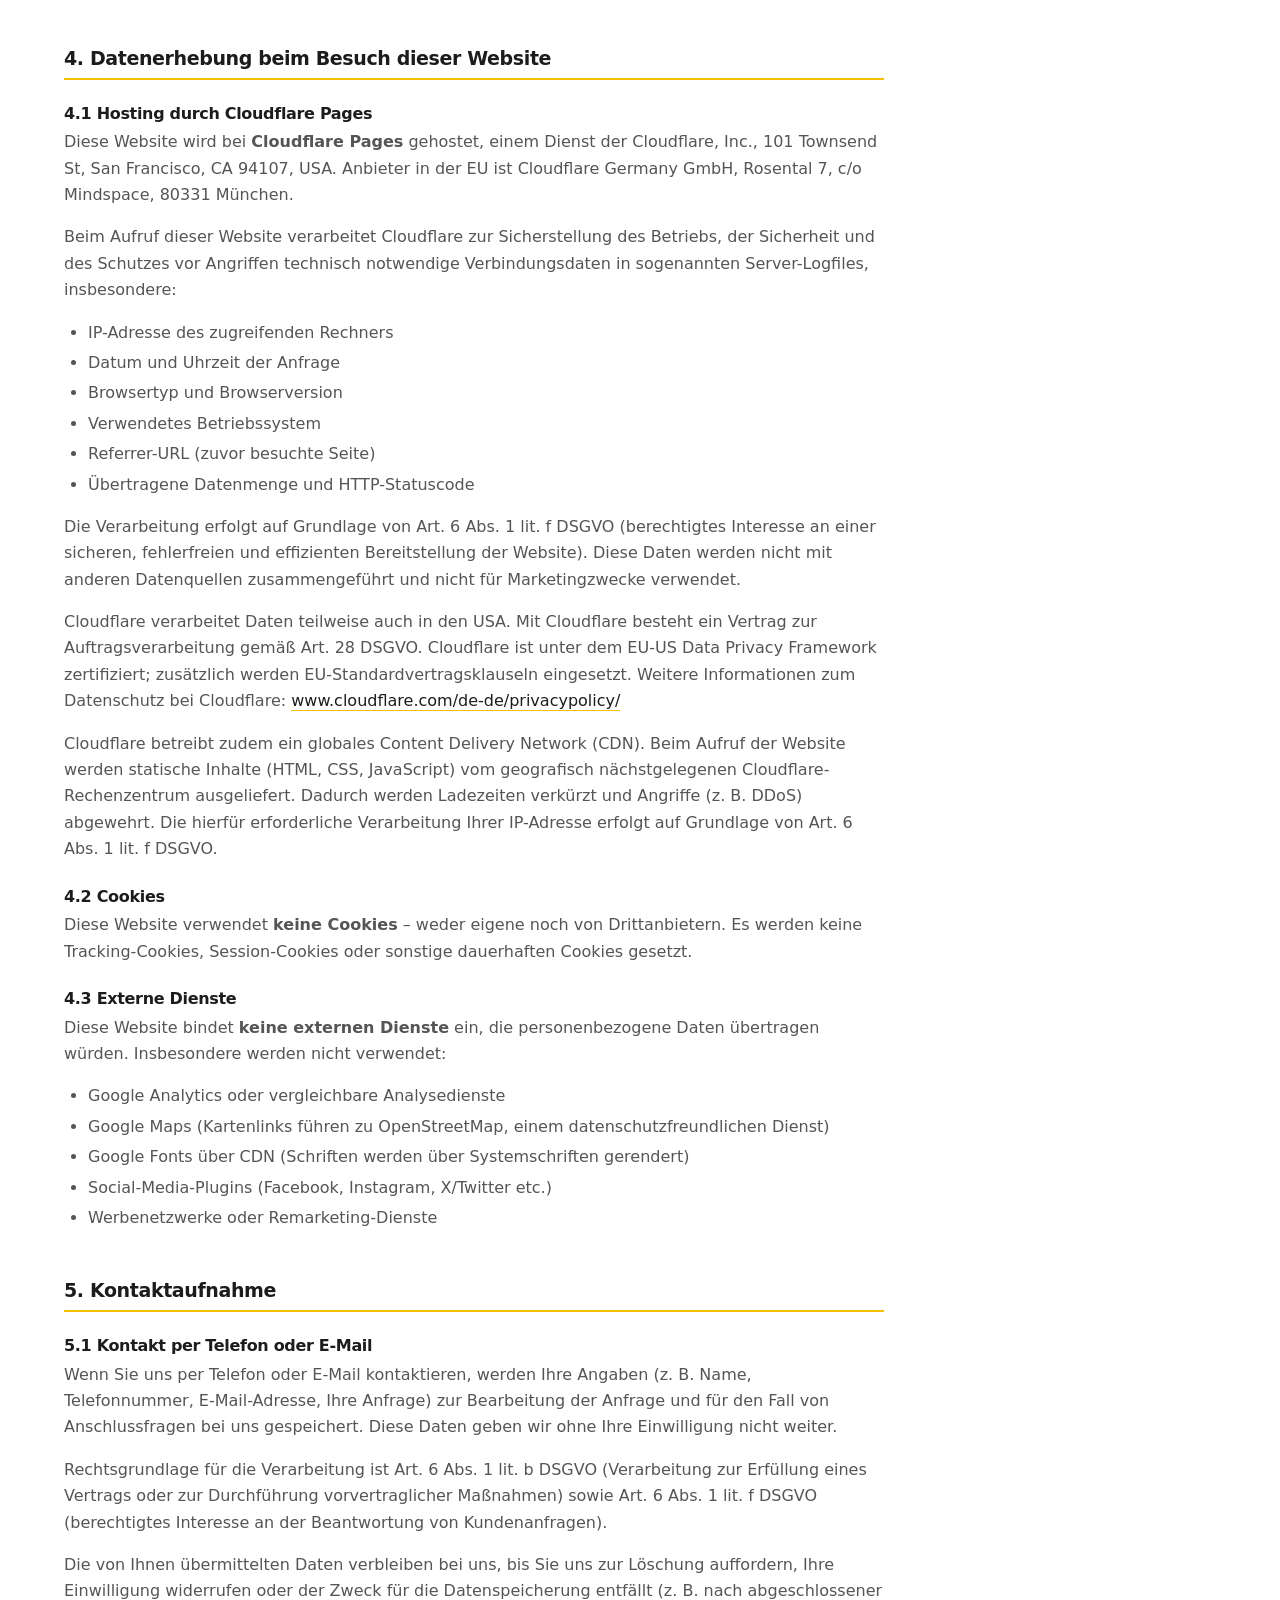
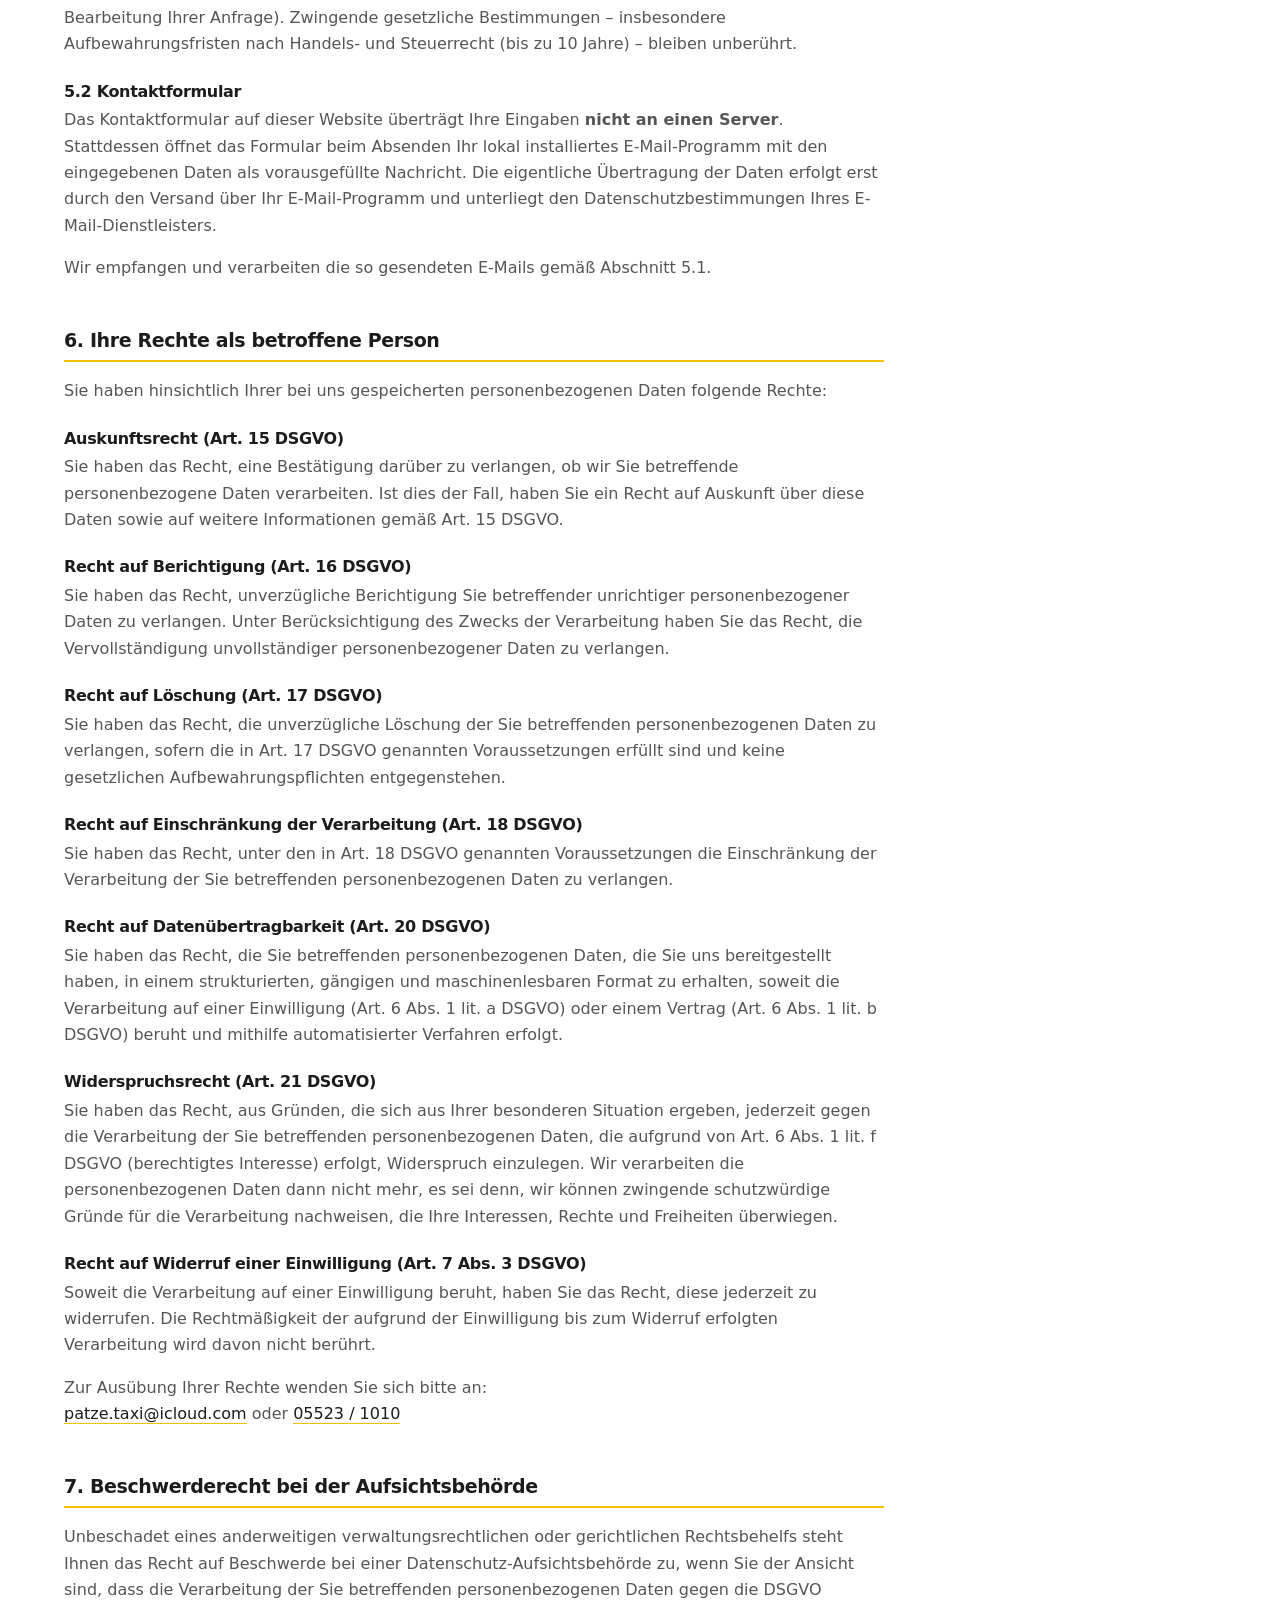
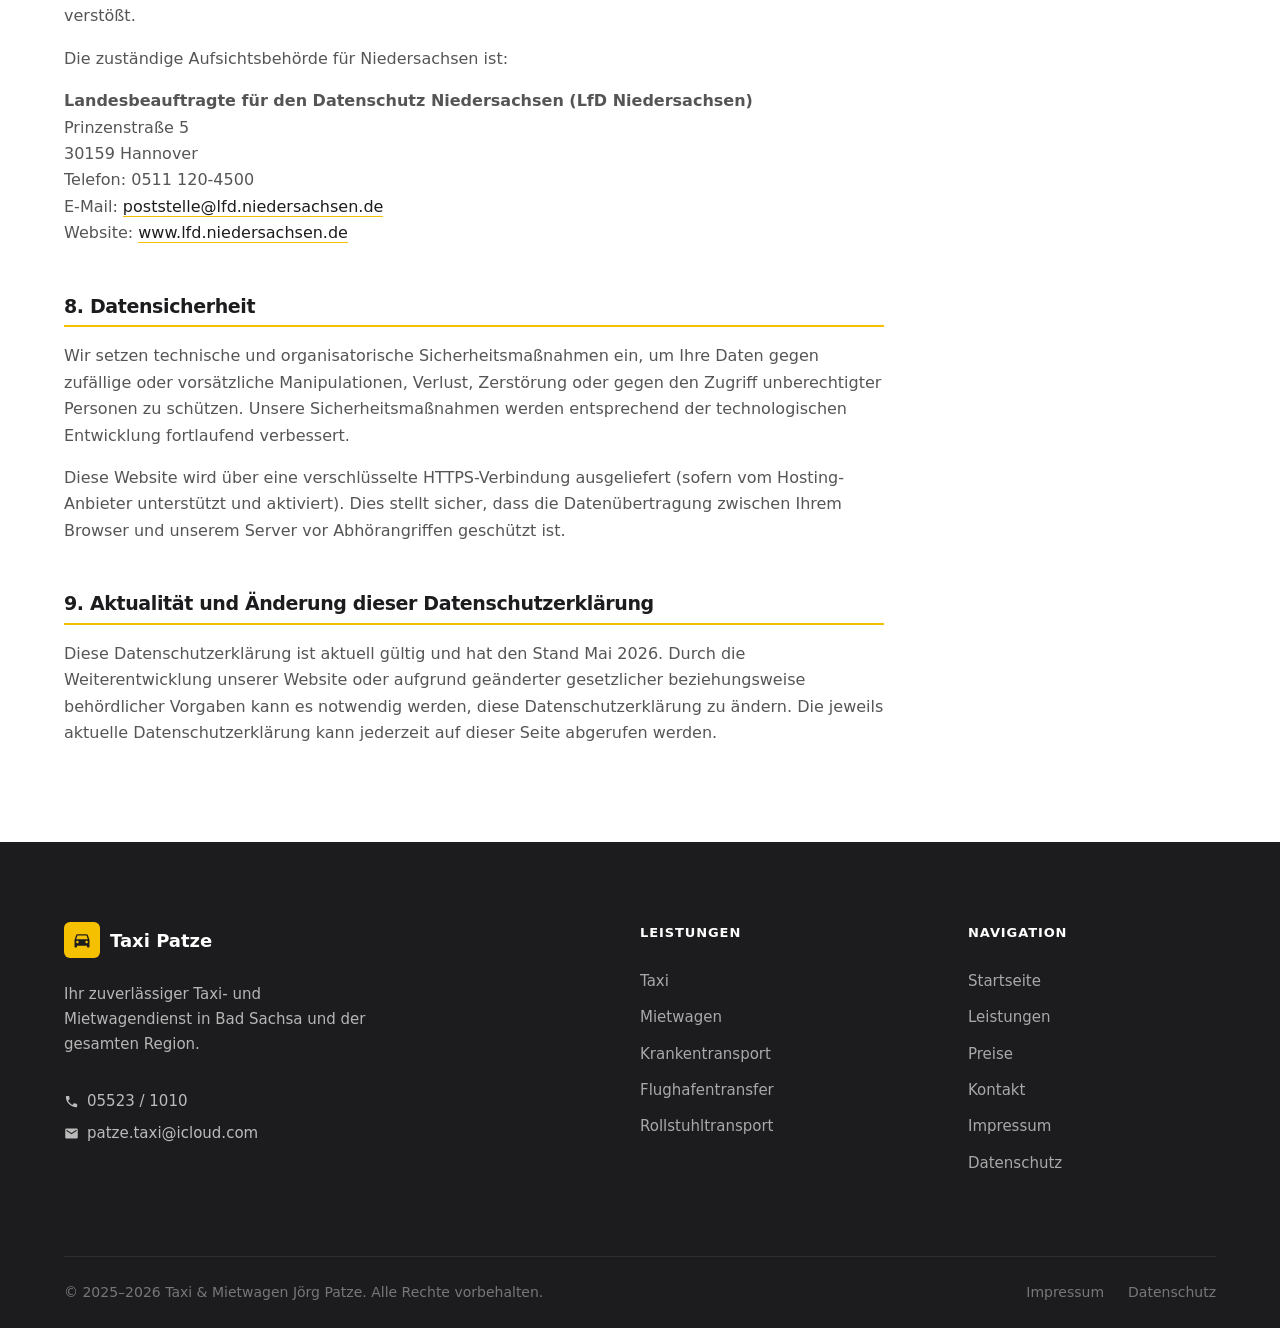
==== commit b717ebae: "Rechtssicherheit: Datenschutz aktualisiert, Copyright-Jahr, Cloudflare offengelegt - Datenschutzerkl" ====
--- a/datenschutz.html
+++ b/datenschutz.html
@@ -5,6 +5,7 @@
   <meta name="viewport" content="width=device-width, initial-scale=1.0">
   <meta name="description" content="Datenschutzerklärung von Taxi & Mietwagen Jörg Patze – Informationen gemäß DSGVO zur Verarbeitung personenbezogener Daten.">
   <meta name="robots" content="noindex, follow">
+  <link rel="canonical" href="https://taxi-patze.de/datenschutz.html">
   <title>Datenschutzerklärung – Taxi Patze Bad Sachsa</title>
   <link rel="stylesheet" href="css/style.css">
 </head>
@@ -63,7 +64,7 @@
         <div class="legal-content">
 
           <div class="highlight-box">
-            <p><strong>Kurzfassung:</strong> Diese Website verwendet keine Tracking-Technologien, keine Cookies von Drittanbietern und keine eingebetteten Inhalte externer Dienste (z. B. Google Maps, YouTube). Es werden keine Daten an Dritte zu Werbezwecken weitergegeben. Die einzigen Daten, die verarbeitet werden, sind technisch notwendige Server-Logfiles Ihres Hosting-Anbieters sowie Daten, die Sie uns freiwillig per Telefon oder E-Mail mitteilen.</p>
+            <p><strong>Kurzfassung:</strong> Diese Website verwendet keine Tracking-Technologien, keine Cookies von Drittanbietern und keine eingebetteten Inhalte externer Dienste (z. B. Google Maps, YouTube). Es werden keine Daten an Dritte zu Werbezwecken weitergegeben. Die einzigen Daten, die verarbeitet werden, sind technisch notwendige Server-Logfiles unseres Hosting-Anbieters Cloudflare sowie Daten, die Sie uns freiwillig per Telefon oder E-Mail mitteilen.</p>
           </div>
 
           <!-- 1. Verantwortlicher -->
@@ -104,23 +105,29 @@
           <!-- 4. Datenerhebung beim Websitebesuch -->
           <h2>4. Datenerhebung beim Besuch dieser Website</h2>
 
-          <h3>4.1 Server-Logfiles</h3>
-          <p>
-            Der Hosting-Anbieter dieser Website erhebt und speichert automatisch Informationen in sogenannten Server-Logfiles, die Ihr Browser automatisch übermittelt. Diese sind:
+          <h3>4.1 Hosting durch Cloudflare Pages</h3>
+          <p>
+            Diese Website wird bei <strong>Cloudflare Pages</strong> gehostet, einem Dienst der Cloudflare, Inc., 101 Townsend St, San Francisco, CA 94107, USA. Anbieter in der EU ist Cloudflare Germany GmbH, Rosental 7, c/o Mindspace, 80331 München.
+          </p>
+          <p>
+            Beim Aufruf dieser Website verarbeitet Cloudflare zur Sicherstellung des Betriebs, der Sicherheit und des Schutzes vor Angriffen technisch notwendige Verbindungsdaten in sogenannten Server-Logfiles, insbesondere:
           </p>
           <ul>
+            <li>IP-Adresse des zugreifenden Rechners</li>
+            <li>Datum und Uhrzeit der Anfrage</li>
             <li>Browsertyp und Browserversion</li>
             <li>Verwendetes Betriebssystem</li>
             <li>Referrer-URL (zuvor besuchte Seite)</li>
-            <li>Hostname des zugreifenden Rechners</li>
-            <li>Uhrzeit der Serveranfrage</li>
-            <li>IP-Adresse (anonymisiert oder vollständig, abhängig vom Hosting-Anbieter)</li>
-          </ul>
-          <p>
-            Diese Daten werden nicht mit anderen Datenquellen zusammengeführt. Die Erfassung dieser Daten erfolgt auf Grundlage von Art. 6 Abs. 1 lit. f DSGVO (berechtigtes Interesse). Der Website-Betreiber hat ein berechtigtes Interesse an der technisch fehlerfreien Darstellung und der Optimierung seiner Website – hierzu müssen die Server-Logfiles erfasst werden.
-          </p>
-          <p>
-            Die Logfiles werden vom Hosting-Anbieter nach spätestens 7 Tagen automatisch gelöscht, sofern keine gesetzliche Aufbewahrungspflicht besteht.
+            <li>Übertragene Datenmenge und HTTP-Statuscode</li>
+          </ul>
+          <p>
+            Die Verarbeitung erfolgt auf Grundlage von Art. 6 Abs. 1 lit. f DSGVO (berechtigtes Interesse an einer sicheren, fehlerfreien und effizienten Bereitstellung der Website). Diese Daten werden nicht mit anderen Datenquellen zusammengeführt und nicht für Marketingzwecke verwendet.
+          </p>
+          <p>
+            Cloudflare verarbeitet Daten teilweise auch in den USA. Mit Cloudflare besteht ein Vertrag zur Auftragsverarbeitung gemäß Art. 28 DSGVO. Cloudflare ist unter dem EU-US Data Privacy Framework zertifiziert; zusätzlich werden EU-Standardvertragsklauseln eingesetzt. Weitere Informationen zum Datenschutz bei Cloudflare: <a href="https://www.cloudflare.com/de-de/privacypolicy/" target="_blank" rel="noopener noreferrer">www.cloudflare.com/de-de/privacypolicy/</a>
+          </p>
+          <p>
+            Cloudflare betreibt zudem ein globales Content Delivery Network (CDN). Beim Aufruf der Website werden statische Inhalte (HTML, CSS, JavaScript) vom geografisch nächstgelegenen Cloudflare-Rechenzentrum ausgeliefert. Dadurch werden Ladezeiten verkürzt und Angriffe (z. B. DDoS) abgewehrt. Die hierfür erforderliche Verarbeitung Ihrer IP-Adresse erfolgt auf Grundlage von Art. 6 Abs. 1 lit. f DSGVO.
           </p>
 
           <h3>4.2 Cookies</h3>
@@ -237,7 +244,7 @@
           <!-- 9. Aktualität -->
           <h2>9. Aktualität und Änderung dieser Datenschutzerklärung</h2>
           <p>
-            Diese Datenschutzerklärung ist aktuell gültig und hat den Stand Mai 2025. Durch die Weiterentwicklung unserer Website oder aufgrund geänderter gesetzlicher beziehungsweise behördlicher Vorgaben kann es notwendig werden, diese Datenschutzerklärung zu ändern. Die jeweils aktuelle Datenschutzerklärung kann jederzeit auf dieser Seite abgerufen werden.
+            Diese Datenschutzerklärung ist aktuell gültig und hat den Stand Mai 2026. Durch die Weiterentwicklung unserer Website oder aufgrund geänderter gesetzlicher beziehungsweise behördlicher Vorgaben kann es notwendig werden, diese Datenschutzerklärung zu ändern. Die jeweils aktuelle Datenschutzerklärung kann jederzeit auf dieser Seite abgerufen werden.
           </p>
 
         </div>
@@ -291,7 +298,7 @@
         </div>
       </div>
       <div class="footer__bottom">
-        <p>&copy; 2025 Taxi &amp; Mietwagen Jörg Patze. Alle Rechte vorbehalten.</p>
+        <p>&copy; 2025–2026 Taxi &amp; Mietwagen Jörg Patze. Alle Rechte vorbehalten.</p>
         <nav aria-label="Rechtliche Links">
           <ul class="footer__legal" role="list">
             <li><a href="impressum.html">Impressum</a></li>
